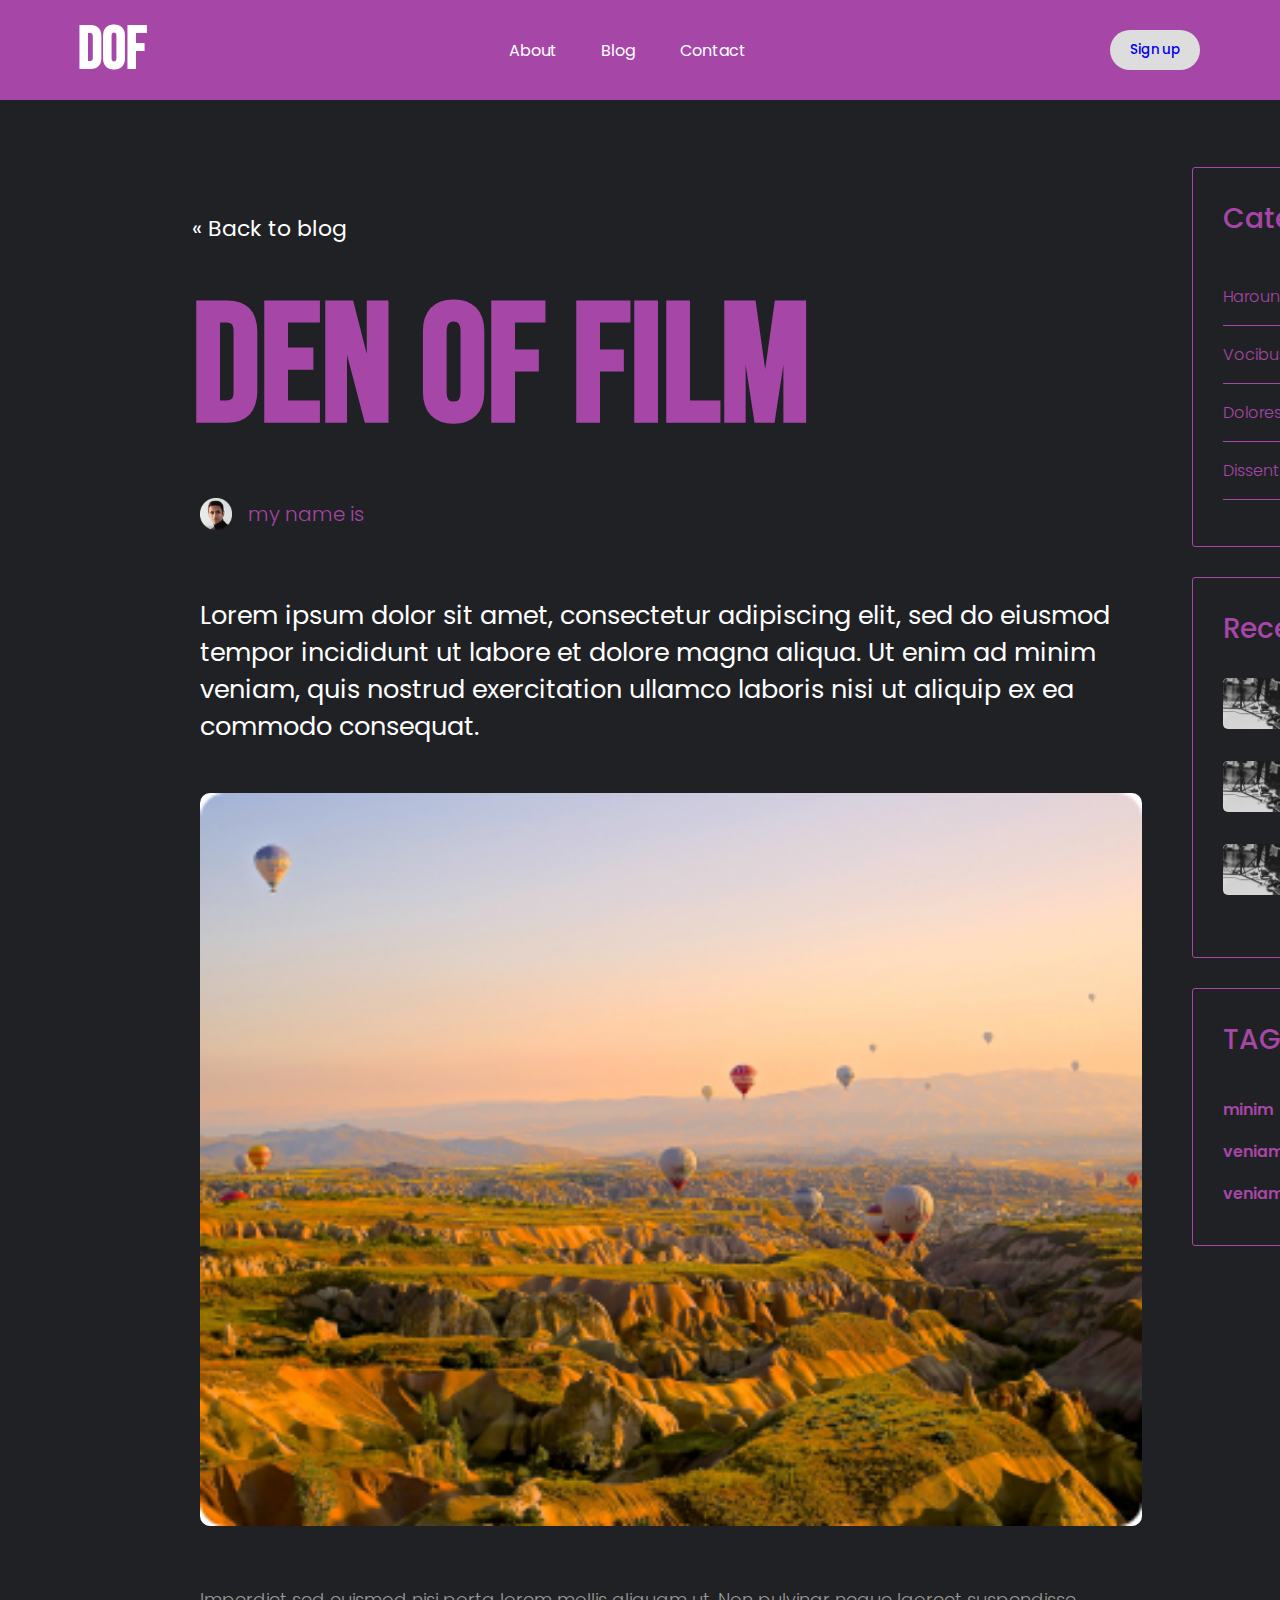
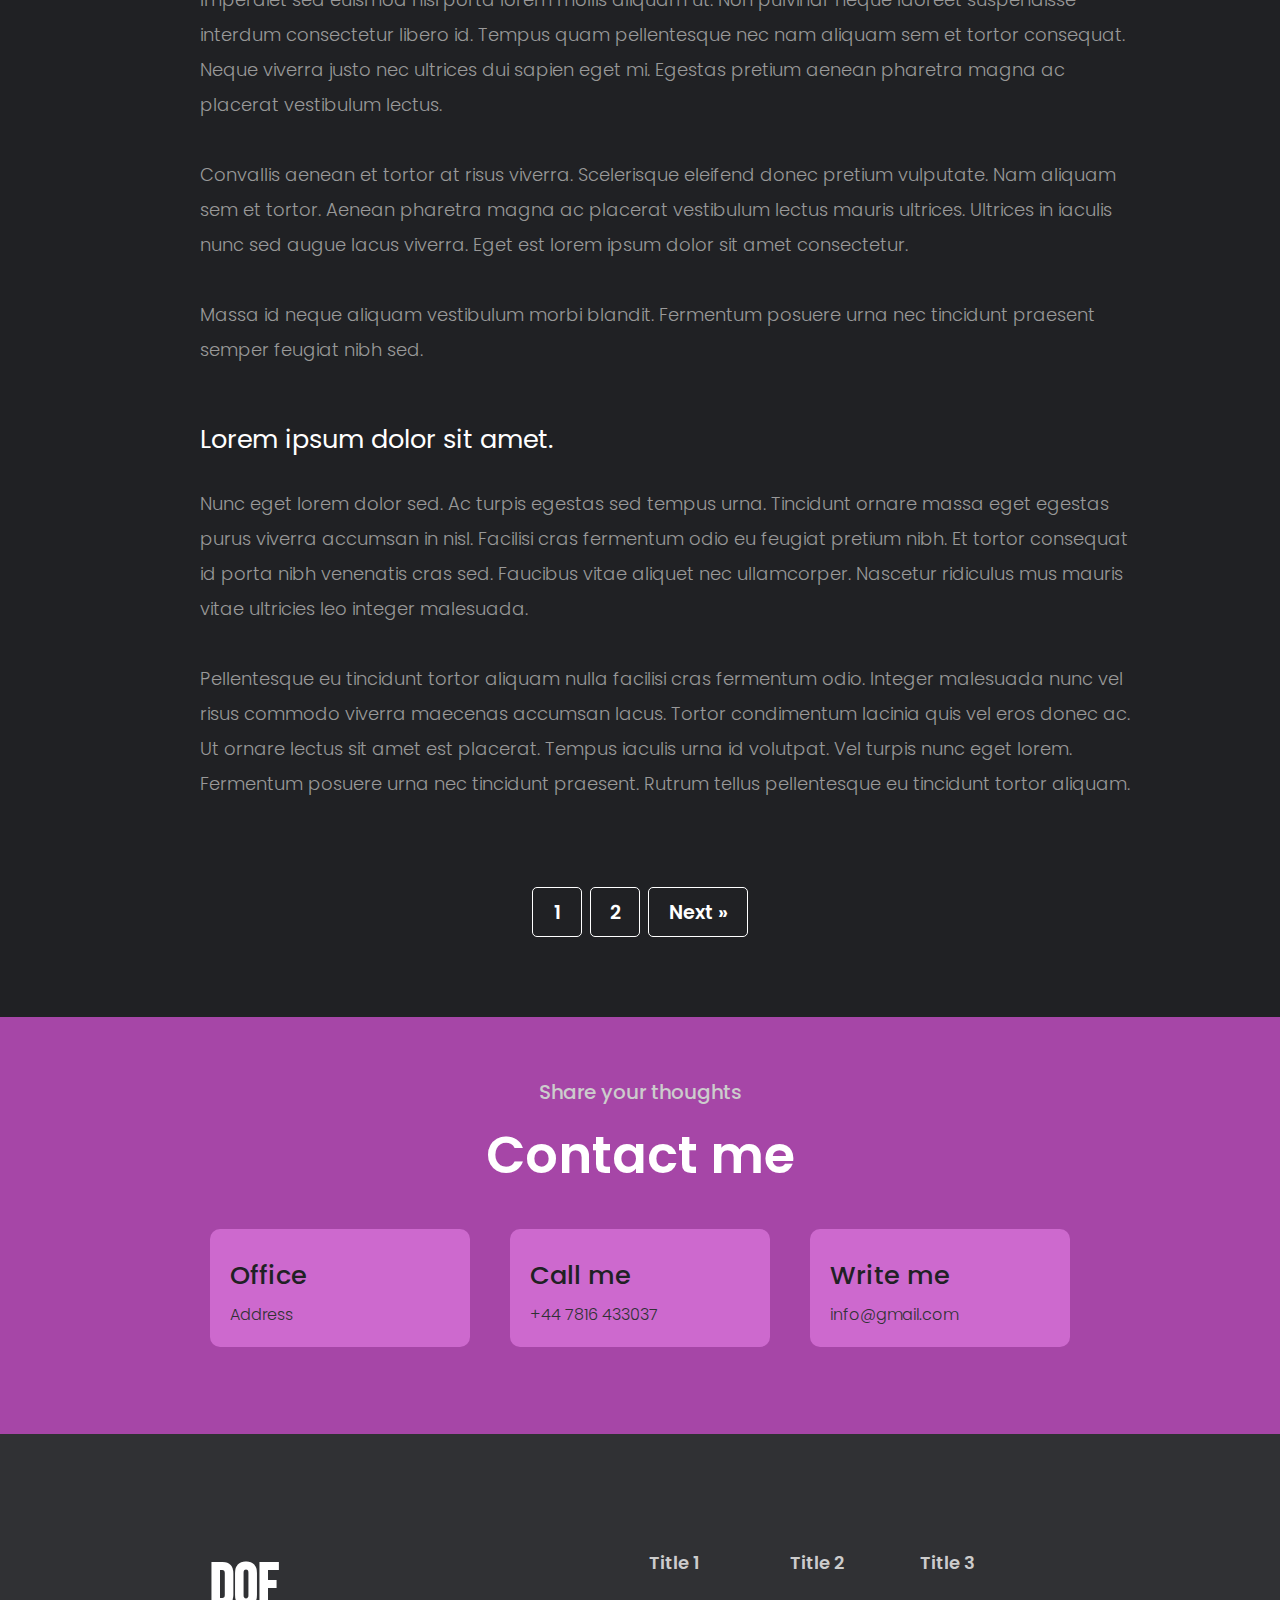
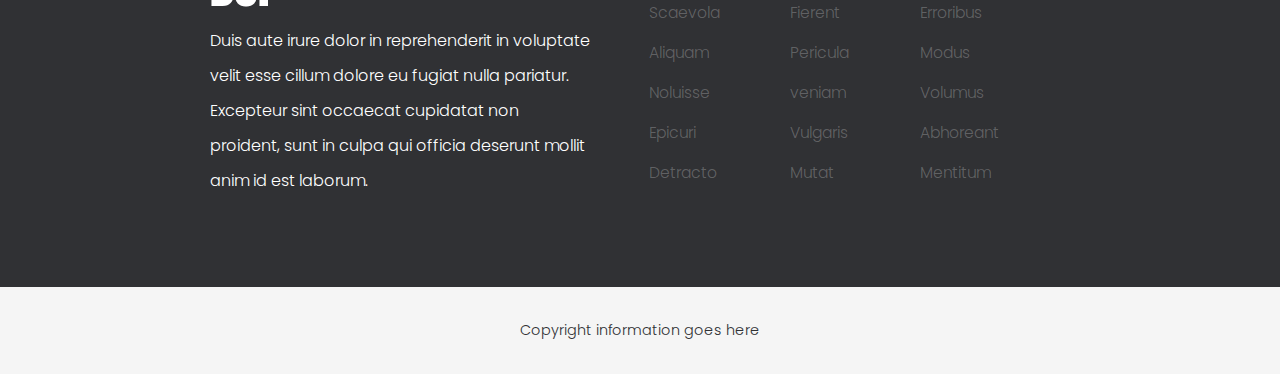
==== blog-page.html @ 42f0a202 "added blog webpage and css" ====
<!DOCTYPE html>
<html lang="en">
  <head>
    <meta charset="UTF-8" />
    <meta http-equiv="X-UA-Compatible" content="IE=edge" />
    <meta name="viewport" content="width=device-width, initial-scale=1.0" />
    <link rel="stylesheet" href="/css/blog-page.css" />
    <link rel="preconnect" href="https://fonts.googleapis.com">
    <link rel="preconnect" href="https://fonts.gstatic.com" crossorigin>
    <link href="https://fonts.googleapis.com/css2?family=Bebas+Neue&family=Poppins:wght@300;400;500;600;700&display=swap" rel="stylesheet">    
    <title>Document</title>
  </head>
  <body>
        
      <!--header-->
      <header class="header">
        <h2 class="logo">DOF</h2>
        <nav class="main-navigation">
          <ul class="main-navigation-list">
            <li>
              <a href="#">About</a>
            </li>
            <li>
              <a href="#">Blog</a>
            </li>
            <li>
              <a href="#">Contact</a>
            </li>
          </ul>
        </nav>
        <button class="sign-up">
          <a href="#" class="next">Sign up</a>
        </button>
      </header>
      <div class="back-link">
        <a href="index.html">&laquo; Back to blog</a>
      </div>
      <section class="dimitri">
        
        <H1>DEN OF FILM</H1>
        <div class="author">
            <img class="profile-pic" src="/images/pexels-amir-esrafili-6274712.png" alt="" />
            <p>my name is</p>
        </div>
      </section>

      <!--main content-->
      <main class="main">
        <section class="main-post">
            <div class="main-post-one post">
                <h3>Lorem ipsum dolor sit amet, consectetur adipiscing elit, sed do eiusmod tempor incididunt ut labore et dolore magna aliqua.
                    Ut enim ad minim veniam, quis nostrud exercitation ullamco laboris nisi ut aliquip ex ea commodo consequat.</h3>
                <img src="/images/daniela-cuevas-t7YycgAoVSw-unsplash.jpg" alt="" />
                <p> 
                    Imperdiet sed euismod nisi porta lorem mollis aliquam ut. Non pulvinar neque laoreet suspendisse interdum consectetur libero id. 
                    Tempus quam pellentesque nec nam aliquam sem et tortor consequat. Neque viverra justo nec ultrices dui sapien eget mi.
                    Egestas pretium aenean pharetra magna ac placerat vestibulum lectus.<br><br>
                    Convallis aenean et tortor at risus viverra. 
                    Scelerisque eleifend donec pretium vulputate. Nam aliquam sem et tortor. Aenean pharetra magna ac placerat vestibulum lectus mauris ultrices. 
                    Ultrices in iaculis nunc sed augue lacus viverra. Eget est lorem ipsum dolor sit amet consectetur.<br><br>
                    Massa id neque aliquam vestibulum morbi blandit.
                    Fermentum posuere urna nec tincidunt praesent semper feugiat nibh sed.
                </p>
                <h3>Lorem ipsum dolor sit amet.</h3>
                <p> 
                    Nunc eget lorem dolor sed. Ac turpis egestas sed tempus urna. Tincidunt ornare massa eget egestas purus viverra accumsan in nisl.
                    Facilisi cras fermentum odio eu feugiat pretium nibh. Et tortor consequat id porta nibh venenatis cras sed.
                    Faucibus vitae aliquet nec ullamcorper. Nascetur ridiculus mus mauris vitae ultricies leo integer malesuada.<br><br>
                    Pellentesque eu tincidunt tortor aliquam nulla facilisi cras fermentum odio. Integer malesuada nunc vel risus commodo viverra maecenas accumsan lacus.
                    Tortor condimentum lacinia quis vel eros donec ac. Ut ornare lectus sit amet est placerat. Tempus iaculis urna id volutpat. Vel turpis nunc eget lorem.
                    Fermentum posuere urna nec tincidunt praesent. Rutrum tellus pellentesque eu tincidunt tortor aliquam.
                </p> 
              </div> 
            </div>
        </section>
        
        <!--sidebar-->
        <aside class="sidebar">
          <div class="cat-1 side">
            <h3 class="title">Categories</h3>
            <ul>
                <li>
                    <p>Haroun</p>
                    <p>42</p>
                </li>
                <li>
                    <p>Vocibus</p>
                    <p>98</p>
                </li>
                <li>
                    <p>Dolores</p>
                    <p>15</p>
                </li>
                <li>
                    <p>Dissentiumt</p>
                    <p>78</p>
                </li>
            </ul>
          </div>
          <div class="cat-2 side">
            <h3 class="title">Recent post</h3>
            <div class="side-post-two">
              <img src="/images/2h-media-vtiIy_3TAro-unsplash.jpg " alt="" />
              <p>Ut enim ad minim veniam<br><time datetime="2022-07-28">20 August 2022</time></p>
            </div>
            <div class="side-post-two">
                <img src="/images/2h-media-vtiIy_3TAro-unsplash.jpg" alt="" />
                <p>Ut enim ad minim veniam<br><time datetime="2022-07-28">20 August 2022</time></p>
            </div>
            <div class="side-post-two">
                <img src="/images/2h-media-vtiIy_3TAro-unsplash.jpg" alt="" />
                <p>Ut enim ad minim veniam<br><time datetime="2022-07-28">20 August 2022</time></p>
            </div>
          </div>
          <div class="cat-3 side">
            <h3 class="title">TAGS</h3>
            <div class="tag-one">
              <p>minim</p>
              <p>veniam</p>
              <p>enim</p>
              <p>minim</p>
            </div>
            <div class="tag-two">
              <p>veniam</p>
              <p>minim</p>
              <p>enim</p>
              <p>width</p>
            </div>
            <div class="tag-three">
              <p>veniam</p>
              <p>minim</p>
              <p>enim</p>
              <p>width</p>
            </div>
        </aside>
      </main>

      <!--pagination-->
      <section class="pagination">
        <button class="btn-1">
          <a href="#" class="active">1</a>
        </button>
        <button class="btn-2">
          <a href="#">2</a>
        </button>
        <button class="btn-3">
          <a href="#" class="next">Next &raquo;</a>
        </button>
      </section>

      <!--contact-->
      <section class="contact">
        <div class="contact-top">
            <h4>Share your thoughts</h4>
            <h1 class="title-Contact">Contact me</h1>
        </div>
        <div class="contact-bottom">
            <div class="contact-info">
                <img src="#" alt="" />
                <h2 class="title">Office</h2>
                <p>Address</p>
              </div>
      
              <div class="contact-info">
                <img src="#" alt="" />
                <h2 class="title">Call me</h2>
                <p>+44 7816 433037</p>
              </div>
      
              <div class="contact-info">
                <img src="#" alt="" />
                <h2 class="title">Write me</h2>
                <p>info@gmail.com</p>
              </div>
        </div>
      </section>

      <!--pre-footer-->
      <section class="pre-footer">
        <div class="pre-footer-social">
            <h2 class="footer-logo">DOF</h2>
            <p>
              Duis aute irure dolor in reprehenderit in voluptate velit esse cillum
              dolore eu fugiat nulla pariatur. Excepteur sint occaecat cupidatat non
              proident, sunt in culpa qui officia deserunt mollit anim id est
              laborum.
            </p>
            <div>
                <a href="#" class="fa fa-facebook"></a>
                <a href="#" class="fa fa-twitter"></a>
                <a href="#" class="fa fa-instagram"></a>
            </div>
        </div>
        <div class="pre-footer-nav">
          <ul class="pre-footer-nav-links">
            <h4>Title 1</h4>
            <li>
              <a href="#">Scaevola</a>
            </li>
            <li>
              <a href="#">Aliquam</a>
            </li>
            <li>
              <a href="#">Noluisse</a>
            </li>
            <li>
              <a href="#">Epicuri</a>
            </li>
            <li>
              <a href="#">Detracto</a>
            </li>
          </ul>
          <ul class="pre-footer-nav-links">
            <h4>Title 2</h4>
            <li>
              <a href="#">Fierent</a>
            </li>
            <li>
              <a href="#">Pericula</a>
            </li>
            <li>
              <a href="#">veniam</a>
            </li>
            <li>
              <a href="#">Vulgaris</a>
            </li>
            <li>
              <a href="#">Mutat</a>
            </li>
          </ul>
          <ul class="pre-footer-nav-links">
            <h4>Title 3</h4>
            <li>
              <a href="#">Erroribus</a>
            </li>
            <li>
              <a href="#">Modus</a>
            </li>
            <li>
              <a href="#">Volumus</a>
            </li>
            <li>
              <a href="#">Abhoreant</a>
            </li>
            <li>
              <a href="#">Mentitum</a>
            </li>
          </ul>
        </div>
      </section>

      <!--footer-->
      <footer class="footer">
        <p>Copyright information goes here</p>
      </footer>
  </body>
</html>
---- css/blog-page.css ----
@import "blog-page-responsive.css";

*,
*::before,
*::after {
  box-sizing: border-box;
}
body {
  margin: 0 auto;
  background: #202124;
}

ul {
  list-style: none;
  padding: 0;
}

.header {
  display: flex;
  justify-content: space-around;
  align-items: center;
  padding: 0.5rem;
  padding-top: 1rem;
  padding-bottom: 1rem;
  background-color: #a646a7;
}

.logo {
  font-family: "Bebas Neue", cursive;
  font-size: 3.75em;
  color: #fff;
  margin-top: 0;
  margin-bottom: 0;
}

.main-navigation-list {
  padding-top: 0;
  height: 6.25rem;
  background-color: #a646a7;
}

.main-navigation-list li {
  text-align: center;
  padding: 0.1rem;
  background-color: #a646a7;
  gap: 1rem;
  margin-top: 0.5rem;
}

.main-navigation-list a {
  color: #fff;
  font-family: "Poppins", sans-serif;
  font-size: 1em;
  font-weight: 400;
  text-decoration: none;
}

.sign-up {
  font-family: "Poppins", sans-serif;
  font-weight: 500;
  background-color: #ddd;
  border: none;
  padding: 0.625rem 1.25rem;
  text-align: center;
  display: inline-block;
  margin: 0.25rem 0.125rem;
  cursor: pointer;
  border-radius: 50px;
}

.sign-up a {
  text-decoration: none;
}

.back-link {
  text-align: left;
  padding-left: 1rem;
  padding-top: 7rem;
  color: #fff;
  font-family: "Poppins", sans-serif;
  font-size: 1.25em;
  font-weight: 400;
  text-decoration: none;
}

.back-link a {
  color: #fff;
  font-family: "Poppins", sans-serif;
  font-size: 1.1em;
  font-weight: 400;
  text-decoration: none;
}

.dimitri {
  text-align: center;
  background: #202124;
}

.dimitri h1 {
  font-family: "Bebas Neue", cursive;
  font-size: 6.5em;
  padding-bottom: 0;
  margin-top: 5rem;
  margin-bottom: 0;
  color: #a646a7;
  line-height: 90px;
  text-align: left;
  padding-left: 1rem;
}

.dimitri h3 {
  font-family: "Poppins", sans-serif;
  font-size: 1.5em;
  font-weight: 300;
  padding-top: 0;
  margin-top: 0;
  margin-bottom: 15.3rem;
  color: #a646a7;
}

main {
  padding: 2rem 0;
  margin-left: 1.25rem;
  margin-right: 1.25rem;
}

.main-post {
  grid-area: main-post;
  display: grid;
  gap: 2.5rem;
  grid-template-columns: fit-content;
  grid-template-areas: "main-post-one";
}

.main-post-one.profile-pic {
  width: 1.25rem;
}

.main-post-one {
  grid-area: main-post-one;
  margin-bottom: 1.875rem;
}

.main-post-two {
  grid-area: main-post-two;
  margin-bottom: 1.875rem;
}

.main-post-three {
  grid-area: main-post-three;
  margin-bottom: 1.875rem;
}

.main-post-four {
  grid-area: main-post-four;
  margin-bottom: 1.875rem;
}

.main-post-five {
  grid-area: main-post-five;
  margin-bottom: 1.875rem;
}

.main-post-six {
  grid-area: main-post-six;
  margin-bottom: 4.9rem;
}

.main-post-one h3 {
  font-family: "Poppins", sans-serif;
  font-size: 1.6em;
  font-weight: 400;
  padding-top: 0;
  margin-top: 0;
  color: #fff;
  line-height: 37px;
  margin-bottom: 0;
}

.main-post-two h3 {
  font-family: "Poppins", sans-serif;
  font-size: 1.4em;
  font-weight: 600;
  padding-top: 0;
  margin-top: 0;
  color: #fff;
}

.main-post-three h3 {
  font-family: "Poppins", sans-serif;
  font-size: 1.4em;
  font-weight: 600;
  padding-top: 0;
  margin-top: 0;
  color: #fff;
}

.main-post-four h3 {
  font-family: "Poppins", sans-serif;
  font-size: 1.4em;
  font-weight: 600;
  padding-top: 0;
  margin-top: 0;
  color: #fff;
}

.main-post-five h3 {
  font-family: "Poppins", sans-serif;
  font-size: 1.4em;
  font-weight: 600;
  padding-top: 0;
  margin-top: 0;
  color: #fff;
}

.main-post-six h3 {
  font-family: "Poppins", sans-serif;
  font-size: 1.4em;
  font-weight: 600;
  padding-top: 0;
  margin-top: 0;
  color: #fff;
}

.main-post-one p {
  font-family: "Poppins", sans-serif;
  font-size: 1.125em;
  font-weight: 300;
  padding-top: 2.6rem;
  margin-top: 0;
  color: #999;
  line-height: 35px;
  padding-bottom: 2em;
}

.main-post-two p {
  font-family: "Poppins", sans-serif;
  font-size: 0.875em;
  font-weight: 600;
  padding-top: 1.563rem;
  margin-top: 0;
  color: #999;
}

.main-post-three p {
  font-family: "Poppins", sans-serif;
  font-size: 0.875em;
  font-weight: 600;
  padding-top: 1.563rem;
  margin-top: 0;
  color: #999;
}

.main-post-four p {
  font-family: "Poppins", sans-serif;
  font-size: 0.875em;
  font-weight: 600;
  padding-top: 1.563rem;
  margin-top: 0;
  color: #999;
}

.main-post-five p {
  font-family: "Poppins", sans-serif;
  font-size: 0.875em;
  font-weight: 600;
  padding-top: 1.563rem;
  margin-top: 0;
  color: #999;
}

.main-post-six p {
  font-family: "Poppins", sans-serif;
  font-size: 0.875em;
  font-weight: 600;
  padding-top: 1.563rem;
  margin-top: 0;
  color: #999;
}

.main-post-one img {
  border-radius: 10px;
  margin-top: 3rem;
  width: 28.5rem;
}

.main-post-two img {
  border-radius: 10px;
}

.main-post-three img {
  border-radius: 10px;
}

.main-post-four img {
  border-radius: 10px;
}

.main-post-five img {
  border-radius: 10px;
}

.main-post-six img {
  border-radius: 10px;
}

.author {
  display: flex;
  gap: 1rem;
  align-items: center;
  padding-left: 1rem;
  margin-bottom: 0;
  margin-top: 2rem;
}

.author p {
  padding-top: 0;
  color: #a646a7;
  font-family: "Poppins", sans-serif;
  font-size: 1.25em;
  font-weight: 300;
}

.author .profile-pic {
  width: 11%;
  height: 150%;
}

.side {
  border-radius: 10px;
  padding-left: 1.25rem;
  margin-bottom: 1.875rem;
}

time {
  font-weight: 600;
}

.cat-1 {
  padding: 1.875rem;
  margin-bottom: 1.875rem;
}

.cat-1 h3 {
  color: #a646a7;
  font-family: "Poppins", sans-serif;
  font-size: 1.75em;
  font-weight: 500;
  margin-top: 0;
}

.cat-1 p {
  color: #a646a7;
  font-family: "Poppins", sans-serif;
  font-size: 1em;
  font-weight: 300;
}

.cat-1 li {
  display: flex;
  justify-content: space-between;
  border-bottom: #a646a7 solid 1px;
}

.cat-1.side {
  border: #a646a7 solid 1px;
  padding-left: 1.875rem;
  border-radius: 3px;
  margin-bottom: 1.875rem;
}

.cat-2 {
  padding: 1.875rem;
  margin-bottom: 1.875rem;
}

.cat-2 h3 {
  color: #a646a7;
  font-family: "Poppins", sans-serif;
  font-size: 1.75em;
  font-weight: 500;
  margin-top: 0;
}

.cat-2 p {
  color: #a646a7;
  font-family: "Poppins", sans-serif;
  font-size: 0.813em;
  font-weight: 300;
  margin: 0;
}

.cat-2 li {
  display: flex;
  justify-content: space-between;
  border-bottom: #a646a7 solid 1px;
}

.cat-2.side {
  border: #a646a7 solid 1px;
  padding-left: 1.875rem;
  border-radius: 3px;
  margin-bottom: 1.875rem;
}

.cat-3 {
  padding: 1.875rem;
  margin-bottom: 1.875rem;
}

.cat-3 h3 {
  color: #a646a7;
  font-family: "Poppins", sans-serif;
  font-size: 1.75em;
  font-weight: 500;
  margin-top: 0;
}

.cat-3 p {
  color: #a646a7;
  font-family: "Poppins", sans-serif;
  font-size: 1em;
  font-weight: 300;
  line-height: 0.625rem;
}

.cat-3 li {
  display: flex;
  justify-content: space-between;
  border-bottom: #a646a7 solid 1px;
}

.cat-3.side {
  border: #a646a7 solid 1px;
  padding-left: 1.875rem;
  border-radius: 3px;
  margin-bottom: 1.875rem;
}

.side-post-two {
  display: flex;
  gap: 2rem;
  padding-bottom: 2rem;
}

.side-post-two img {
  width: 25%;
  height: 15%;
  margin: 0;
  border-radius: 5px;
}

.tag-one,
.tag-two,
.tag-three {
  display: flex;
  gap: 2rem;
}

.tag-one p {
  font-weight: 600;
}

.tag-two p {
  font-weight: 600;
}

.tag-three p {
  font-weight: 600;
}

.pagination {
  display: flex;
  justify-content: center;
  gap: 0.5rem;
}

button.btn-1,
button.btn-2,
button.btn-3 {
  font-family: "Poppins", sans-serif;
  font-weight: 600;
  font-size: 1.2em;
  background: none;
  border: #fff solid 1px;
  padding: 0.625rem 0.625rem;
  text-align: center;
  display: inline-block;
  cursor: pointer;
  border-radius: 5px;
}

button.btn-1 a,
button.btn-2 a,
button.btn-3 a {
  color: #fff;
  text-decoration: none;
}

.btn-3 {
  width: 6.25rem;
  height: 3.125rem;
}

.btn-1,
.btn-2 {
  width: 3.125rem;
  height: 3.125rem;
}

.contact {
  margin-top: 5rem;
  padding: 2.188rem 1.25rem 0.313rem 1.25rem;
  background-color: #a646a7;
}
.contact-top {
  text-align: center;
}

.contact-top h1 {
  font-family: "Poppins", sans-serif;
  font-size: 3.2em;
  font-weight: 600;
  padding-top: 0.625rem;
  margin-top: 0;
  color: #fff;
}

.contact-top h4 {
  font-family: "Poppins", sans-serif;
  font-size: 1.25em;
  font-weight: 500;
  padding-top: 1.563rem;
  margin: 0;
  color: #ccc;
}

.title-Contact {
  font-size: 3rem;
  font-weight: bold;
}

.contact-info {
  border-radius: 0.625rem;
  width: 100%;
  margin-bottom: 2rem;
  padding: 0.563rem 1.25rem 1.25rem 1.25rem;
  background-color: #cd69ce;
}

.contact-info h2 {
  font-family: "Poppins", sans-serif;
  font-size: 1.6em;
  font-weight: 500;
  color: #202124;
  margin-bottom: 0.438rem;
  margin-top: 0;
}

.contact-info p {
  color: #303134;
  font-family: "Poppins", sans-serif;
  font-size: 1em;
  font-weight: 300;
  margin: 0;
}

.pre-footer {
  background-color: #303134;
  padding-top: 3.125rem;
  padding-bottom: 2.5rem;
}

.pre-footer-nav {
  display: flex;
  justify-content: space-around;
  align-items: center;
  padding: 0.5rem;
  padding-right: 0;
  background-color: #303134;
  gap: 0.5rem;
}

.pre-footer-nav-links h4 {
  font-family: "Poppins", sans-serif;
  font-size: 1.125em;
  font-weight: 600;
  padding-top: 1.563rem;
  margin: 0;
  color: #ccc;
  line-height: 60px;
}

.pre-footer-nav-links a {
  font-family: "Poppins", sans-serif;
  font-size: 0.975em;
  font-weight: 300;
  padding-top: 1.563rem;
  margin: 0;
  color: rgba(204, 204, 204, 0.327);
  line-height: 40px;
  text-decoration: none;
}

.pre-footer-social {
  padding-top: 0.2rem;
  margin-left: 1.25rem;
  margin-right: 1.25rem;
}

.pre-footer-social p {
  color: #fff;
  font-family: "Poppins", sans-serif;
  font-size: 1em;
  font-weight: 300;
  margin: 0;
  line-height: 35px;
}

.footer-logo {
  font-family: "Bebas Neue", cursive;
  font-size: 3.75em;
  color: #fff;
  margin-top: 0;
  margin-bottom: 0;
}

.footer {
  display: flex;
  justify-content: space-around;
  align-items: center;
  padding: 0.5rem;
  background-color: #f5f5f5;
  gap: 0.5rem;
}

.footer p {
  font-family: "Poppins", sans-serif;
  font-size: 0.9em;
  font-weight: 300;
  padding: 1.563rem;
  margin: 0;
  color: #303134;
}
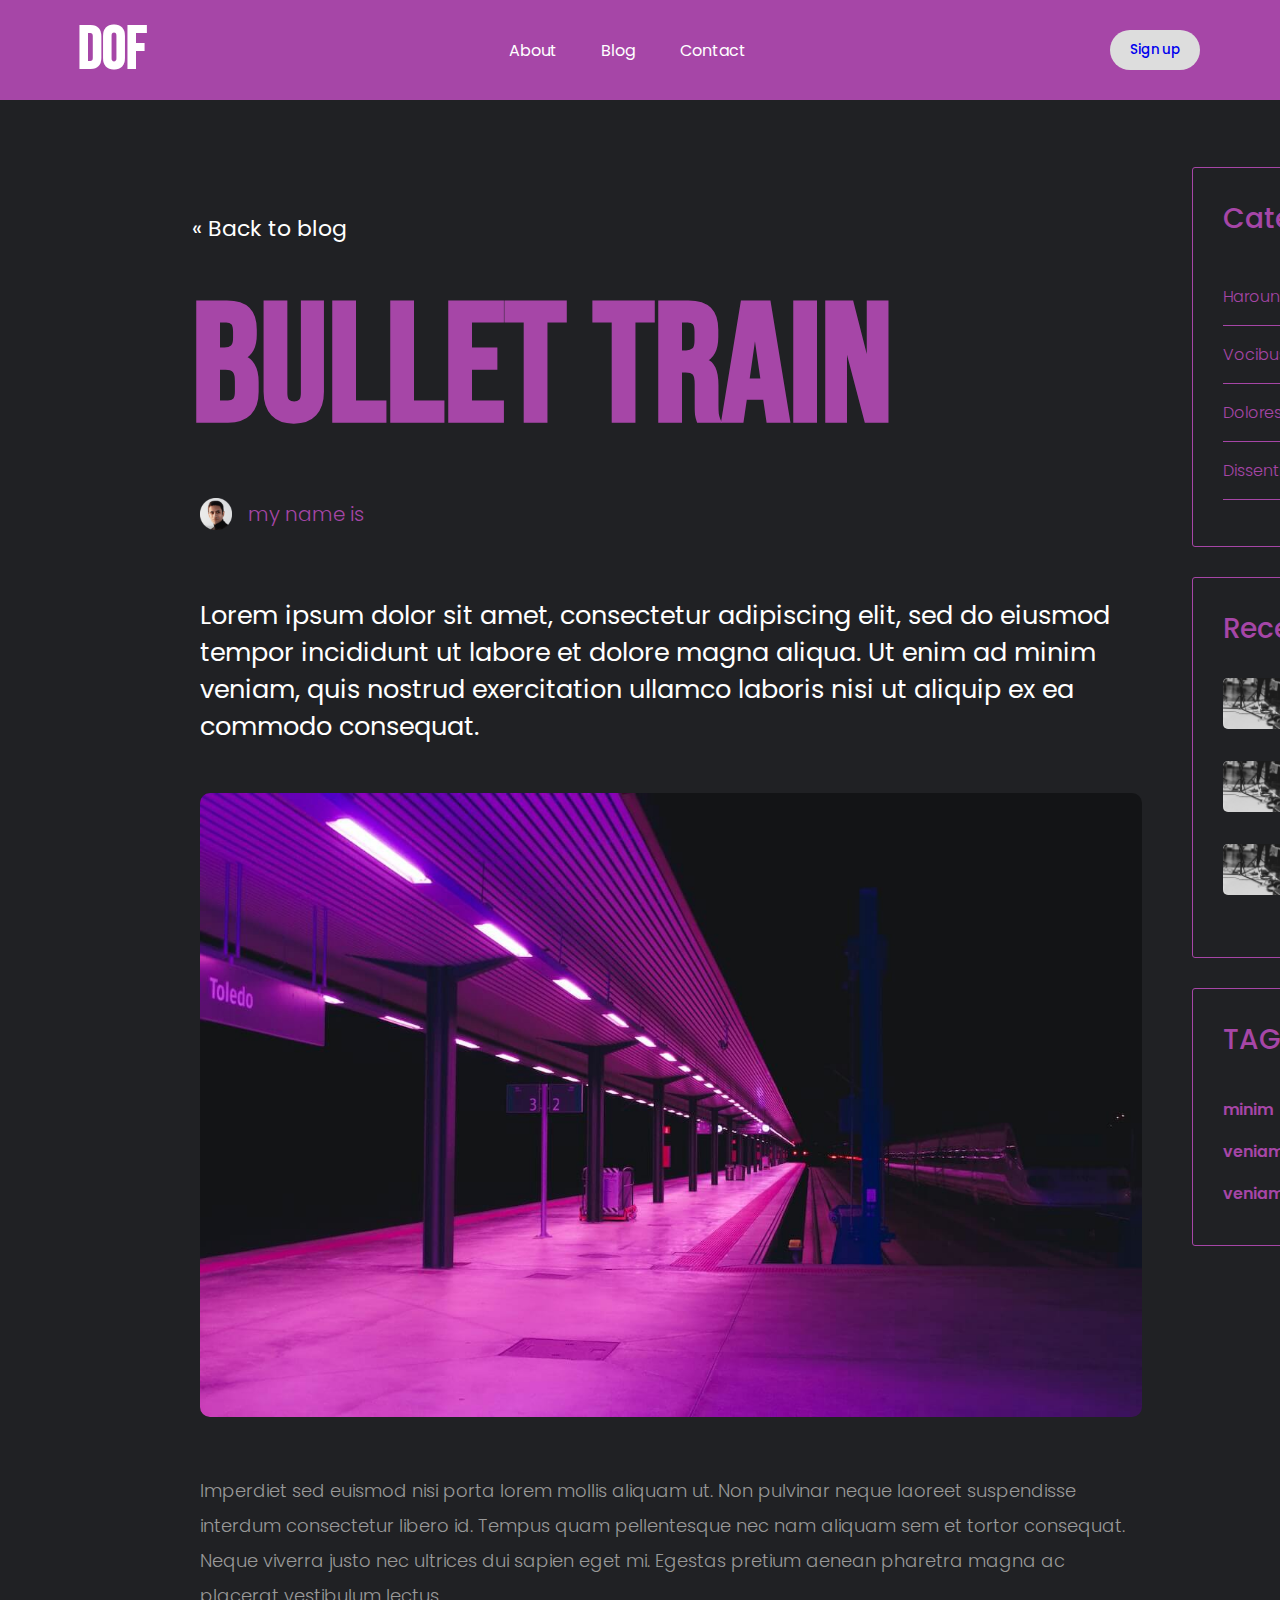
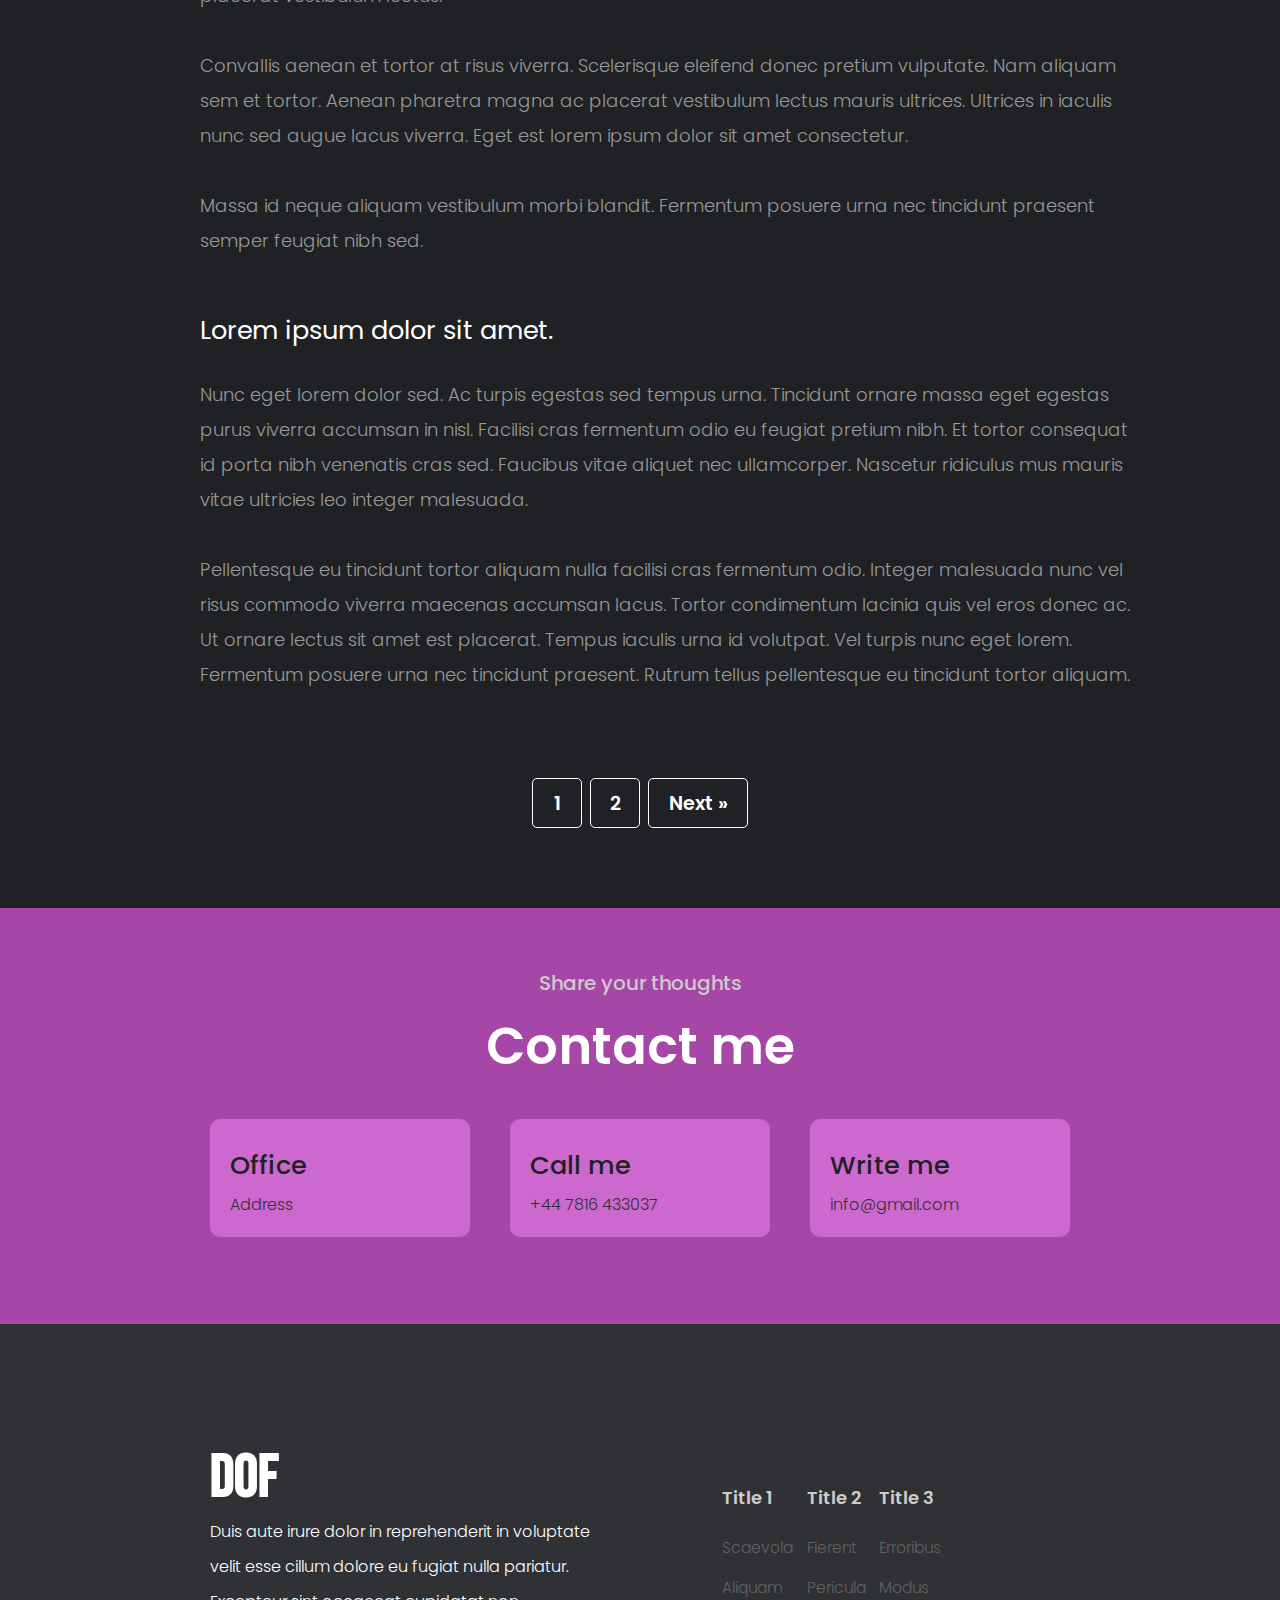
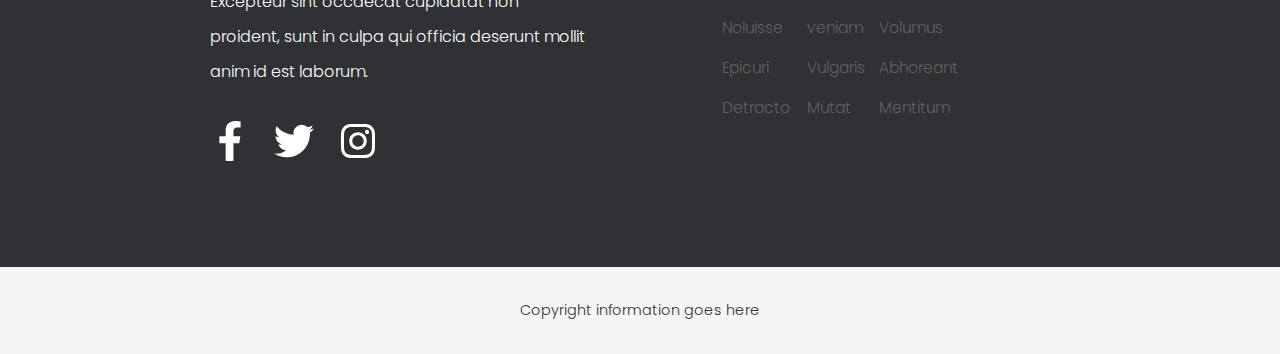
==== commit 1e010a62: "final changes made, added new images, social media links and page links" ====
--- a/blog-page.html
+++ b/blog-page.html
@@ -4,11 +4,8 @@
     <meta charset="UTF-8" />
     <meta http-equiv="X-UA-Compatible" content="IE=edge" />
     <meta name="viewport" content="width=device-width, initial-scale=1.0" />
-    <link rel="stylesheet" href="/css/blog-page.css" />
-    <link rel="preconnect" href="https://fonts.googleapis.com">
-    <link rel="preconnect" href="https://fonts.gstatic.com" crossorigin>
-    <link href="https://fonts.googleapis.com/css2?family=Bebas+Neue&family=Poppins:wght@300;400;500;600;700&display=swap" rel="stylesheet">    
-    <title>Document</title>
+    <link rel="stylesheet" href="/css/blog-page.css" />    
+    <title>Den of Film</title>
   </head>
   <body>
         
@@ -35,9 +32,8 @@
       <div class="back-link">
         <a href="index.html">&laquo; Back to blog</a>
       </div>
-      <section class="dimitri">
-        
-        <H1>DEN OF FILM</H1>
+      <section class="dimitri"> 
+        <h1>Bullet Train</h1>
         <div class="author">
             <img class="profile-pic" src="/images/pexels-amir-esrafili-6274712.png" alt="" />
             <p>my name is</p>
@@ -50,7 +46,7 @@
             <div class="main-post-one post">
                 <h3>Lorem ipsum dolor sit amet, consectetur adipiscing elit, sed do eiusmod tempor incididunt ut labore et dolore magna aliqua.
                     Ut enim ad minim veniam, quis nostrud exercitation ullamco laboris nisi ut aliquip ex ea commodo consequat.</h3>
-                <img src="/images/daniela-cuevas-t7YycgAoVSw-unsplash.jpg" alt="" />
+                <img src="/images/pexels-nicolas-postiglioni-421129.jpg" alt="" />
                 <p> 
                     Imperdiet sed euismod nisi porta lorem mollis aliquam ut. Non pulvinar neque laoreet suspendisse interdum consectetur libero id. 
                     Tempus quam pellentesque nec nam aliquam sem et tortor consequat. Neque viverra justo nec ultrices dui sapien eget mi.
@@ -160,13 +156,11 @@
                 <h2 class="title">Office</h2>
                 <p>Address</p>
               </div>
-      
               <div class="contact-info">
                 <img src="#" alt="" />
                 <h2 class="title">Call me</h2>
                 <p>+44 7816 433037</p>
-              </div>
-      
+              </div>    
               <div class="contact-info">
                 <img src="#" alt="" />
                 <h2 class="title">Write me</h2>
@@ -185,6 +179,17 @@
               proident, sunt in culpa qui officia deserunt mollit anim id est
               laborum.
             </p>
+            <div id="social-icons">
+                <a href="https://www.facebook.com" target="_blank">
+                    <img src="/svg/5305153_fb_facebook_facebook logo_icon.svg" alt="">
+                </a>
+                <a href="https://twitter.com" target="_blank">
+                    <img src="/svg/5305170_bird_social media_social network_tweet_twitter_icon.svg" alt="">
+                </a>
+                <a href="https://www.instagram.com" target="_blank">
+                    <img src="/svg/5335781_camera_instagram_social media_instagram logo_icon.svg" alt="">
+                </a>
+            </div>
             <div>
                 <a href="#" class="fa fa-facebook"></a>
                 <a href="#" class="fa fa-twitter"></a>
--- a/css/blog-page.css
+++ b/css/blog-page.css
@@ -1,4 +1,7 @@
 @import "blog-page-responsive.css";
+@import url('https://fonts.googleapis.com/css2?family=Bebas+Neue&family=Poppins:wght@300;400;500;600;700&display=swap');
+@import "social.css";
+
 
 *,
 *::before,
@@ -281,7 +284,7 @@
 .main-post-one img {
   border-radius: 10px;
   margin-top: 3rem;
-  width: 28.5rem;
+  width: 25.8rem;
 }
 
 .main-post-two img {
@@ -573,10 +576,10 @@
 
 .pre-footer-nav {
   display: flex;
-  justify-content: space-around;
+  justify-content: space-between;
   align-items: center;
-  padding: 0.5rem;
-  padding-right: 0;
+  padding: 1.5rem;
+  padding-right: 3.5rem;
   background-color: #303134;
   gap: 0.5rem;
 }
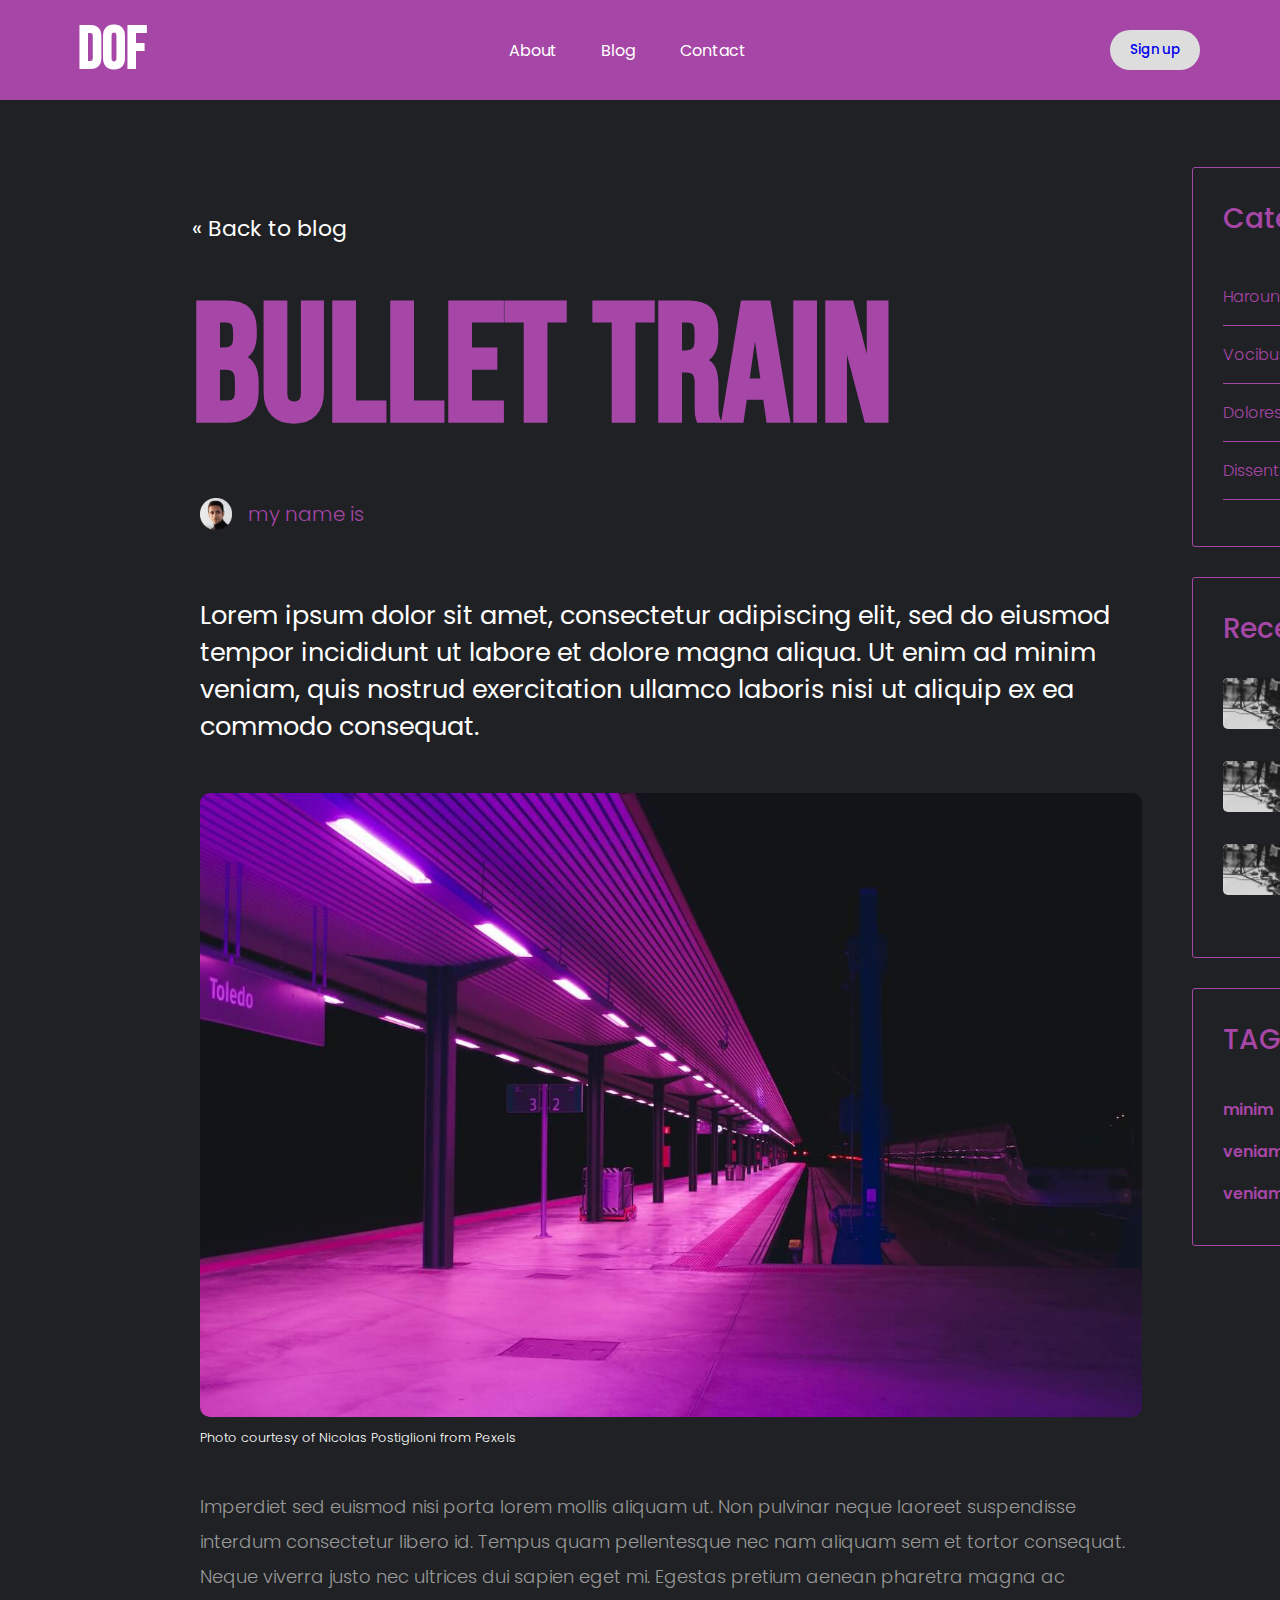
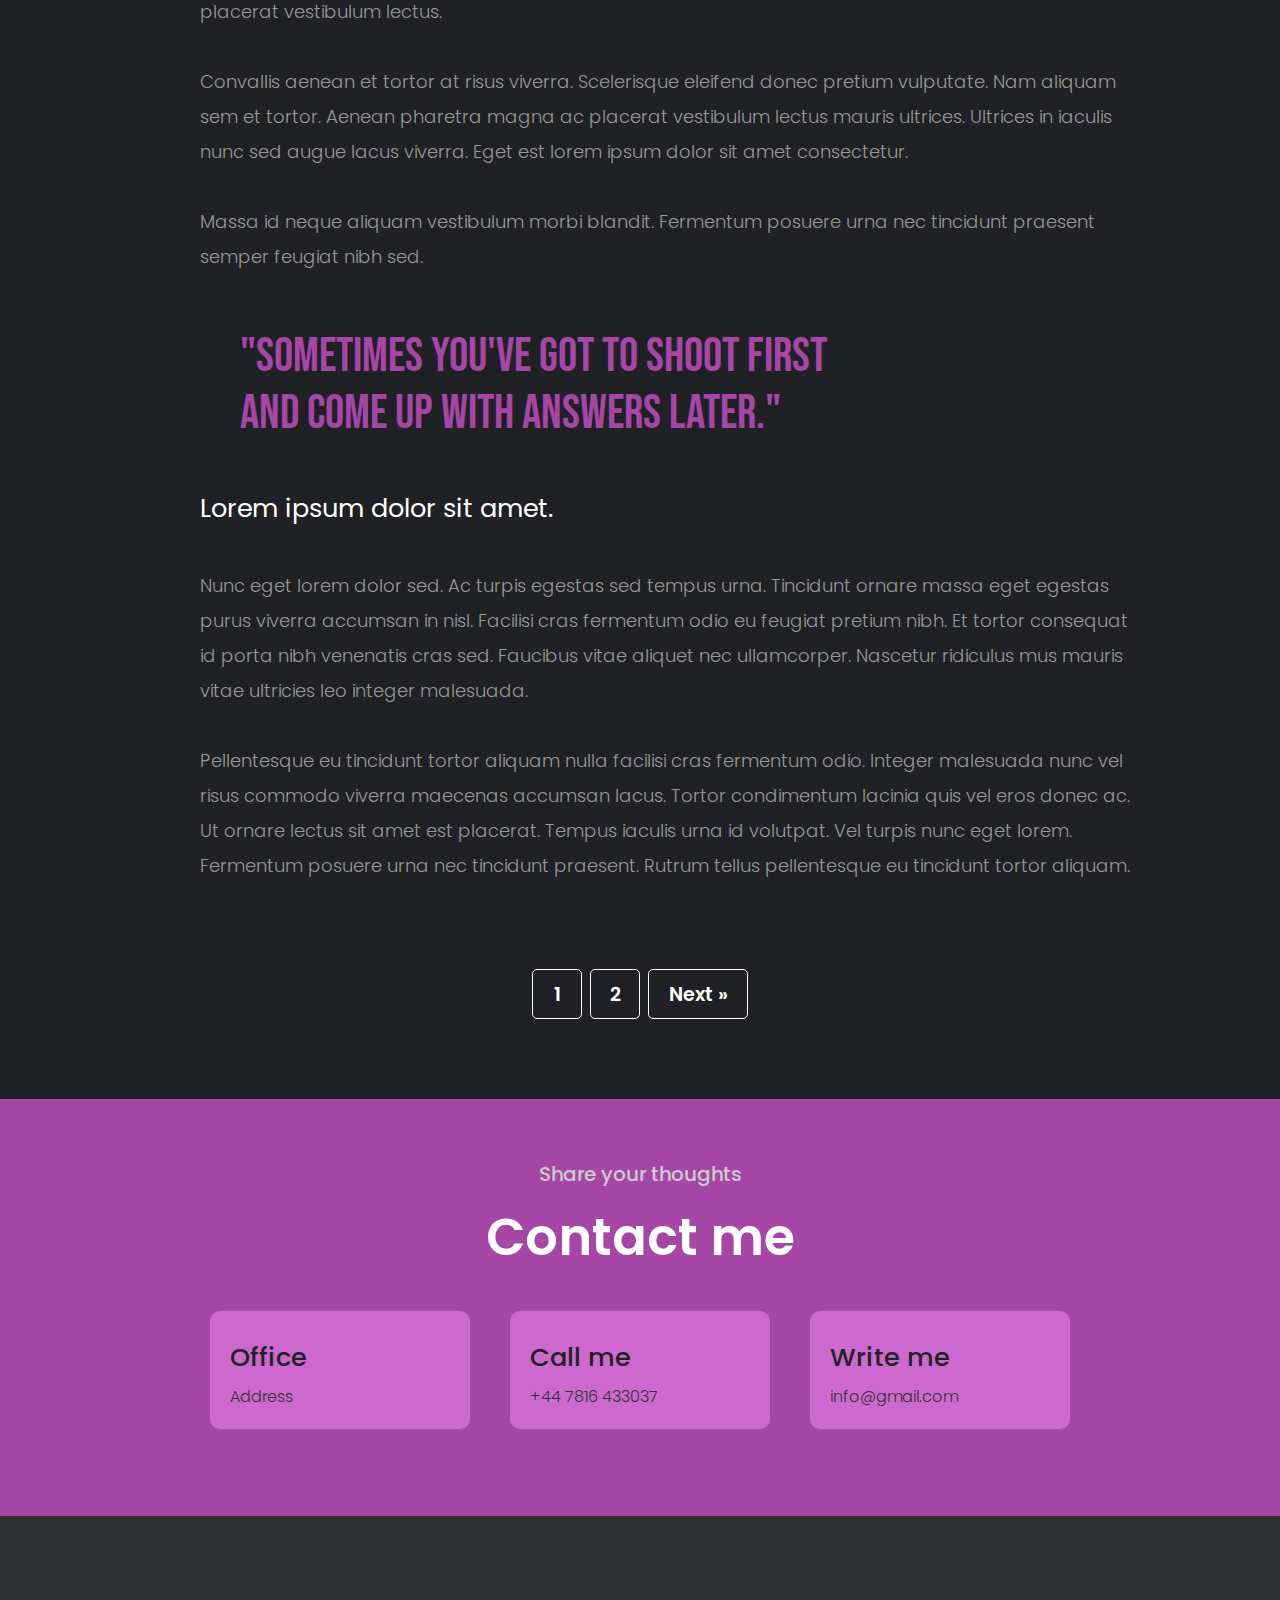
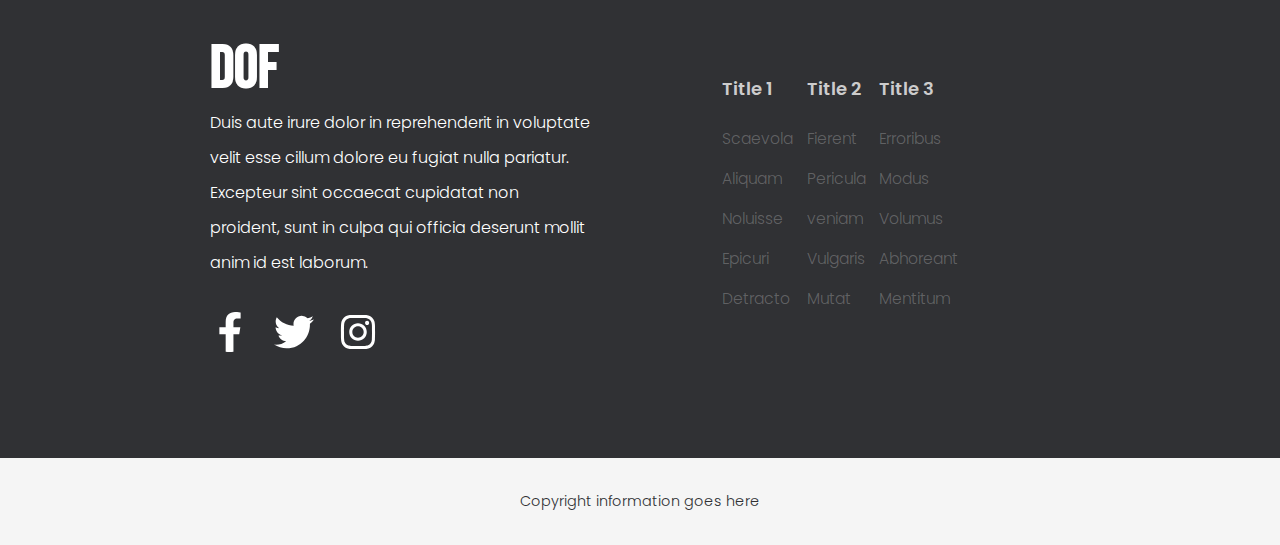
==== commit f45be5da: "added bold italic underlined properties as well as a quote and figure with a figcaption" ====
--- a/blog-page.html
+++ b/blog-page.html
@@ -4,7 +4,7 @@
     <meta charset="UTF-8" />
     <meta http-equiv="X-UA-Compatible" content="IE=edge" />
     <meta name="viewport" content="width=device-width, initial-scale=1.0" />
-    <link rel="stylesheet" href="/css/blog-page.css" />    
+    <link rel="stylesheet" href="css/blog-page.css" />    
     <title>Den of Film</title>
   </head>
   <body>
@@ -35,18 +35,21 @@
       <section class="dimitri"> 
         <h1>Bullet Train</h1>
         <div class="author">
-            <img class="profile-pic" src="/images/pexels-amir-esrafili-6274712.png" alt="" />
+            <img class="profile-pic" src="images/pexels-amir-esrafili-6274712.png" alt="" />
             <p>my name is</p>
         </div>
       </section>
 
       <!--main content-->
       <main class="main">
-        <section class="main-post">
-            <div class="main-post-one post">
+        <section class="cards">
+            <div class="card-one post">
                 <h3>Lorem ipsum dolor sit amet, consectetur adipiscing elit, sed do eiusmod tempor incididunt ut labore et dolore magna aliqua.
                     Ut enim ad minim veniam, quis nostrud exercitation ullamco laboris nisi ut aliquip ex ea commodo consequat.</h3>
-                <img src="/images/pexels-nicolas-postiglioni-421129.jpg" alt="" />
+                <figure id="img-container">
+                    <img src="images/pexels-nicolas-postiglioni-421129.jpg" alt="" />
+                    <figcaption class="img-cap">Photo courtesy of Nicolas Postiglioni from Pexels</figcaption>
+                </figure>
                 <p> 
                     Imperdiet sed euismod nisi porta lorem mollis aliquam ut. Non pulvinar neque laoreet suspendisse interdum consectetur libero id. 
                     Tempus quam pellentesque nec nam aliquam sem et tortor consequat. Neque viverra justo nec ultrices dui sapien eget mi.
@@ -57,6 +60,9 @@
                     Massa id neque aliquam vestibulum morbi blandit.
                     Fermentum posuere urna nec tincidunt praesent semper feugiat nibh sed.
                 </p>
+                <blockquote cite="https://screenrant.com/bullet-train-best-quotes-movie/">
+                    "Sometimes You've Got To Shoot First<br>And Come Up With Answers Later."
+                </blockquote>
                 <h3>Lorem ipsum dolor sit amet.</h3>
                 <p> 
                     Nunc eget lorem dolor sed. Ac turpis egestas sed tempus urna. Tincidunt ornare massa eget egestas purus viverra accumsan in nisl.
@@ -96,16 +102,16 @@
           <div class="cat-2 side">
             <h3 class="title">Recent post</h3>
             <div class="side-post-two">
-              <img src="/images/2h-media-vtiIy_3TAro-unsplash.jpg " alt="" />
-              <p>Ut enim ad minim veniam<br><time datetime="2022-07-28">20 August 2022</time></p>
+              <img src="images/2h-media-vtiIy_3TAro-unsplash.jpg " alt="" />
+              <p>Ut enim ad minim veniam<br><time datetime="2022-07-28"><b>20 August 2022</b></time></p>
             </div>
             <div class="side-post-two">
-                <img src="/images/2h-media-vtiIy_3TAro-unsplash.jpg" alt="" />
-                <p>Ut enim ad minim veniam<br><time datetime="2022-07-28">20 August 2022</time></p>
+              <img src="images/2h-media-vtiIy_3TAro-unsplash.jpg" alt="" />
+              <p>Ut enim ad minim veniam<br><time datetime="2022-07-28"><b>20 August 2022</b></time></p>
             </div>
             <div class="side-post-two">
-                <img src="/images/2h-media-vtiIy_3TAro-unsplash.jpg" alt="" />
-                <p>Ut enim ad minim veniam<br><time datetime="2022-07-28">20 August 2022</time></p>
+              <img src="images/2h-media-vtiIy_3TAro-unsplash.jpg" alt="" />
+              <p>Ut enim ad minim veniam<br><time datetime="2022-07-28"><b>20 August 2022</b></time></p>
             </div>
           </div>
           <div class="cat-3 side">
@@ -181,13 +187,13 @@
             </p>
             <div id="social-icons">
                 <a href="https://www.facebook.com" target="_blank">
-                    <img src="/svg/5305153_fb_facebook_facebook logo_icon.svg" alt="">
+                    <img src="svg/5305153_fb_facebook_facebook logo_icon.svg" alt="">
                 </a>
                 <a href="https://twitter.com" target="_blank">
-                    <img src="/svg/5305170_bird_social media_social network_tweet_twitter_icon.svg" alt="">
+                    <img src="svg/5305170_bird_social media_social network_tweet_twitter_icon.svg" alt="">
                 </a>
                 <a href="https://www.instagram.com" target="_blank">
-                    <img src="/svg/5335781_camera_instagram_social media_instagram logo_icon.svg" alt="">
+                    <img src="svg/5335781_camera_instagram_social media_instagram logo_icon.svg" alt="">
                 </a>
             </div>
             <div>
--- a/css/blog-page.css
+++ b/css/blog-page.css
@@ -121,13 +121,22 @@
   color: #a646a7;
 }
 
+blockquote {
+  font-family: "Bebas Neue", cursive;
+  font-size: 3em;
+  padding-top: 0;
+  margin-top: 0;
+  margin-bottom: 3rem;
+  color: #a646a7;
+}
+
 main {
   padding: 2rem 0;
   margin-left: 1.25rem;
   margin-right: 1.25rem;
 }
 
-.main-post {
+.cards {
   grid-area: main-post;
   display: grid;
   gap: 2.5rem;
@@ -135,41 +144,16 @@
   grid-template-areas: "main-post-one";
 }
 
-.main-post-one.profile-pic {
+.card-one.profile-pic {
   width: 1.25rem;
 }
 
-.main-post-one {
+.card-one {
   grid-area: main-post-one;
   margin-bottom: 1.875rem;
 }
 
-.main-post-two {
-  grid-area: main-post-two;
-  margin-bottom: 1.875rem;
-}
-
-.main-post-three {
-  grid-area: main-post-three;
-  margin-bottom: 1.875rem;
-}
-
-.main-post-four {
-  grid-area: main-post-four;
-  margin-bottom: 1.875rem;
-}
-
-.main-post-five {
-  grid-area: main-post-five;
-  margin-bottom: 1.875rem;
-}
-
-.main-post-six {
-  grid-area: main-post-six;
-  margin-bottom: 4.9rem;
-}
-
-.main-post-one h3 {
+.card-one h3 {
   font-family: "Poppins", sans-serif;
   font-size: 1.6em;
   font-weight: 400;
@@ -180,52 +164,7 @@
   margin-bottom: 0;
 }
 
-.main-post-two h3 {
-  font-family: "Poppins", sans-serif;
-  font-size: 1.4em;
-  font-weight: 600;
-  padding-top: 0;
-  margin-top: 0;
-  color: #fff;
-}
-
-.main-post-three h3 {
-  font-family: "Poppins", sans-serif;
-  font-size: 1.4em;
-  font-weight: 600;
-  padding-top: 0;
-  margin-top: 0;
-  color: #fff;
-}
-
-.main-post-four h3 {
-  font-family: "Poppins", sans-serif;
-  font-size: 1.4em;
-  font-weight: 600;
-  padding-top: 0;
-  margin-top: 0;
-  color: #fff;
-}
-
-.main-post-five h3 {
-  font-family: "Poppins", sans-serif;
-  font-size: 1.4em;
-  font-weight: 600;
-  padding-top: 0;
-  margin-top: 0;
-  color: #fff;
-}
-
-.main-post-six h3 {
-  font-family: "Poppins", sans-serif;
-  font-size: 1.4em;
-  font-weight: 600;
-  padding-top: 0;
-  margin-top: 0;
-  color: #fff;
-}
-
-.main-post-one p {
+.card-one p {
   font-family: "Poppins", sans-serif;
   font-size: 1.125em;
   font-weight: 300;
@@ -236,75 +175,22 @@
   padding-bottom: 2em;
 }
 
-.main-post-two p {
-  font-family: "Poppins", sans-serif;
-  font-size: 0.875em;
-  font-weight: 600;
-  padding-top: 1.563rem;
-  margin-top: 0;
-  color: #999;
-}
-
-.main-post-three p {
-  font-family: "Poppins", sans-serif;
-  font-size: 0.875em;
-  font-weight: 600;
-  padding-top: 1.563rem;
-  margin-top: 0;
-  color: #999;
-}
-
-.main-post-four p {
-  font-family: "Poppins", sans-serif;
-  font-size: 0.875em;
-  font-weight: 600;
-  padding-top: 1.563rem;
-  margin-top: 0;
-  color: #999;
-}
-
-.main-post-five p {
-  font-family: "Poppins", sans-serif;
-  font-size: 0.875em;
-  font-weight: 600;
-  padding-top: 1.563rem;
-  margin-top: 0;
-  color: #999;
-}
-
-.main-post-six p {
-  font-family: "Poppins", sans-serif;
-  font-size: 0.875em;
-  font-weight: 600;
-  padding-top: 1.563rem;
-  margin-top: 0;
-  color: #999;
-}
-
-.main-post-one img {
+#img-container {
+    margin: 0;
+}
+
+.img-cap {
+  padding-top: 0;
+  color: #fff;
+  font-family: "Poppins", sans-serif;
+  font-size: 0.8em;
+  font-weight: 300;
+}
+
+.card-one img {
   border-radius: 10px;
   margin-top: 3rem;
   width: 25.8rem;
-}
-
-.main-post-two img {
-  border-radius: 10px;
-}
-
-.main-post-three img {
-  border-radius: 10px;
-}
-
-.main-post-four img {
-  border-radius: 10px;
-}
-
-.main-post-five img {
-  border-radius: 10px;
-}
-
-.main-post-six img {
-  border-radius: 10px;
 }
 
 .author {
@@ -333,10 +219,6 @@
   border-radius: 10px;
   padding-left: 1.25rem;
   margin-bottom: 1.875rem;
-}
-
-time {
-  font-weight: 600;
 }
 
 .cat-1 {
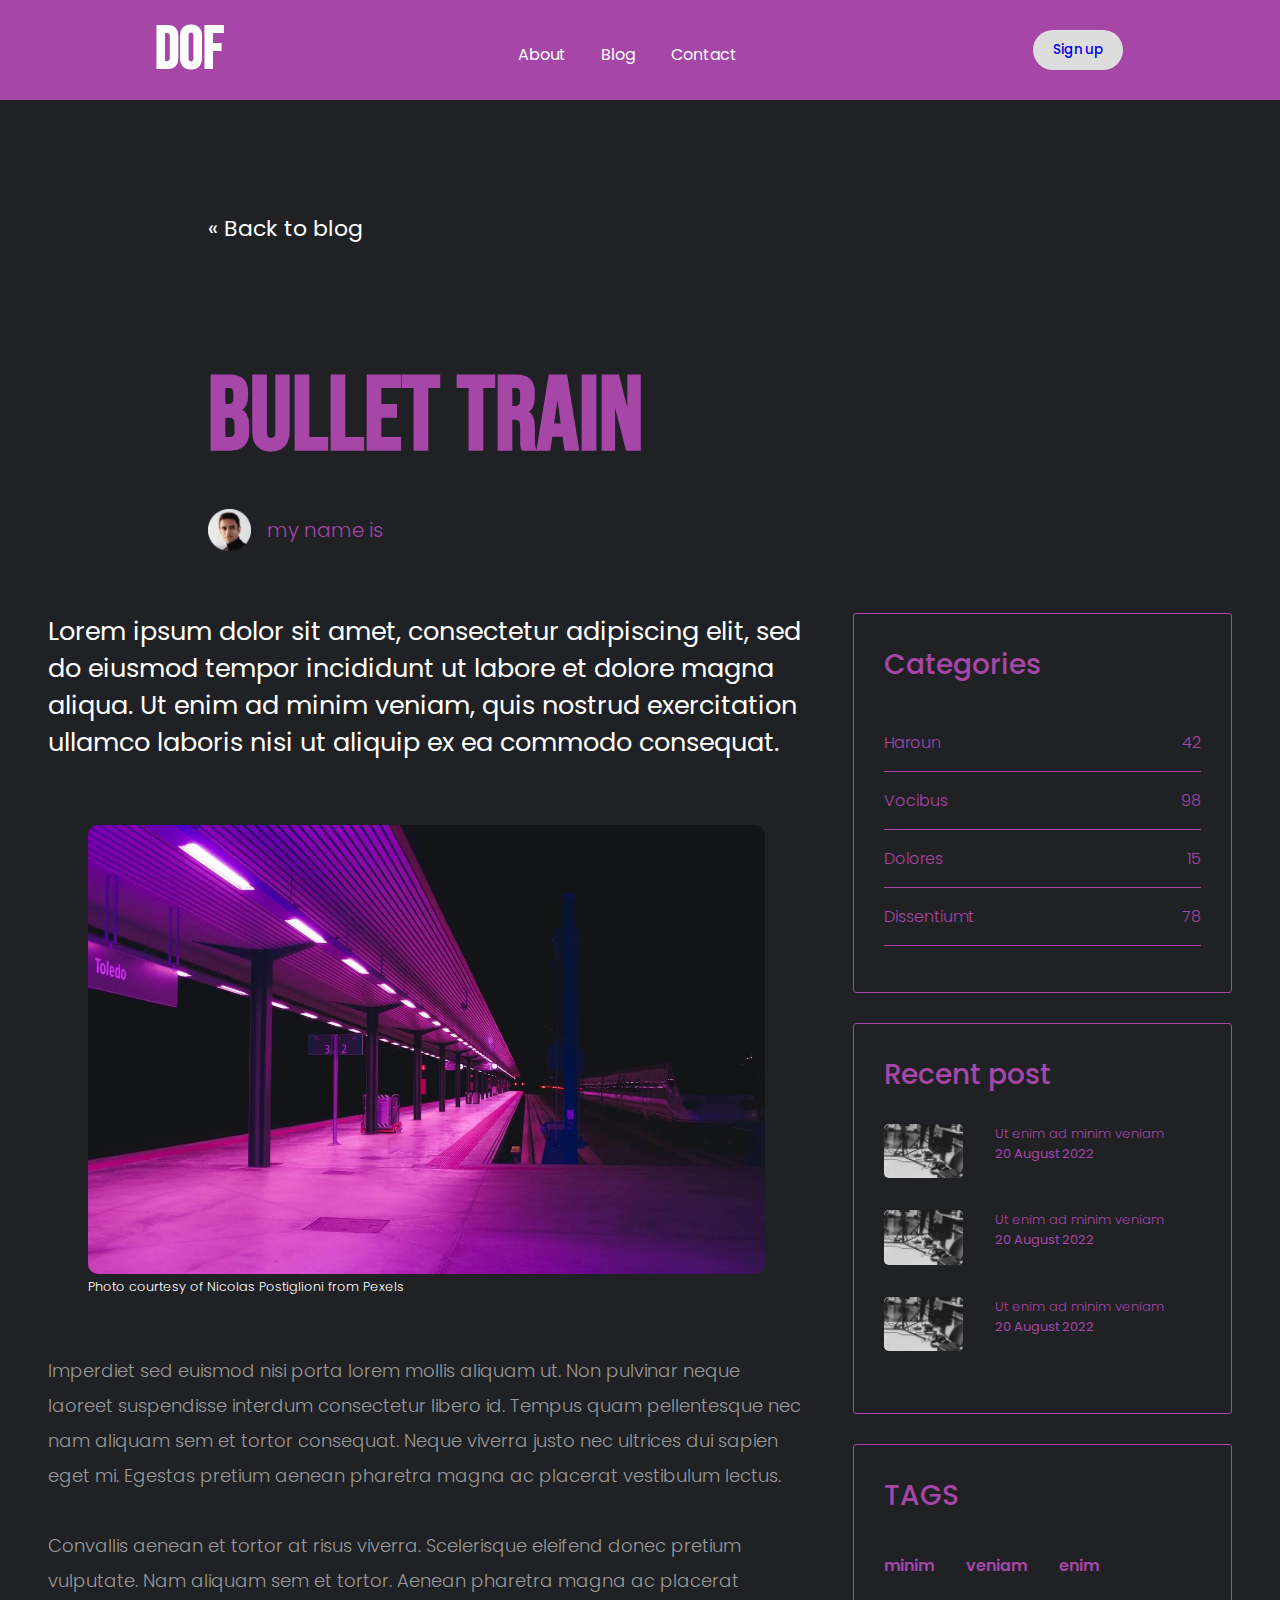
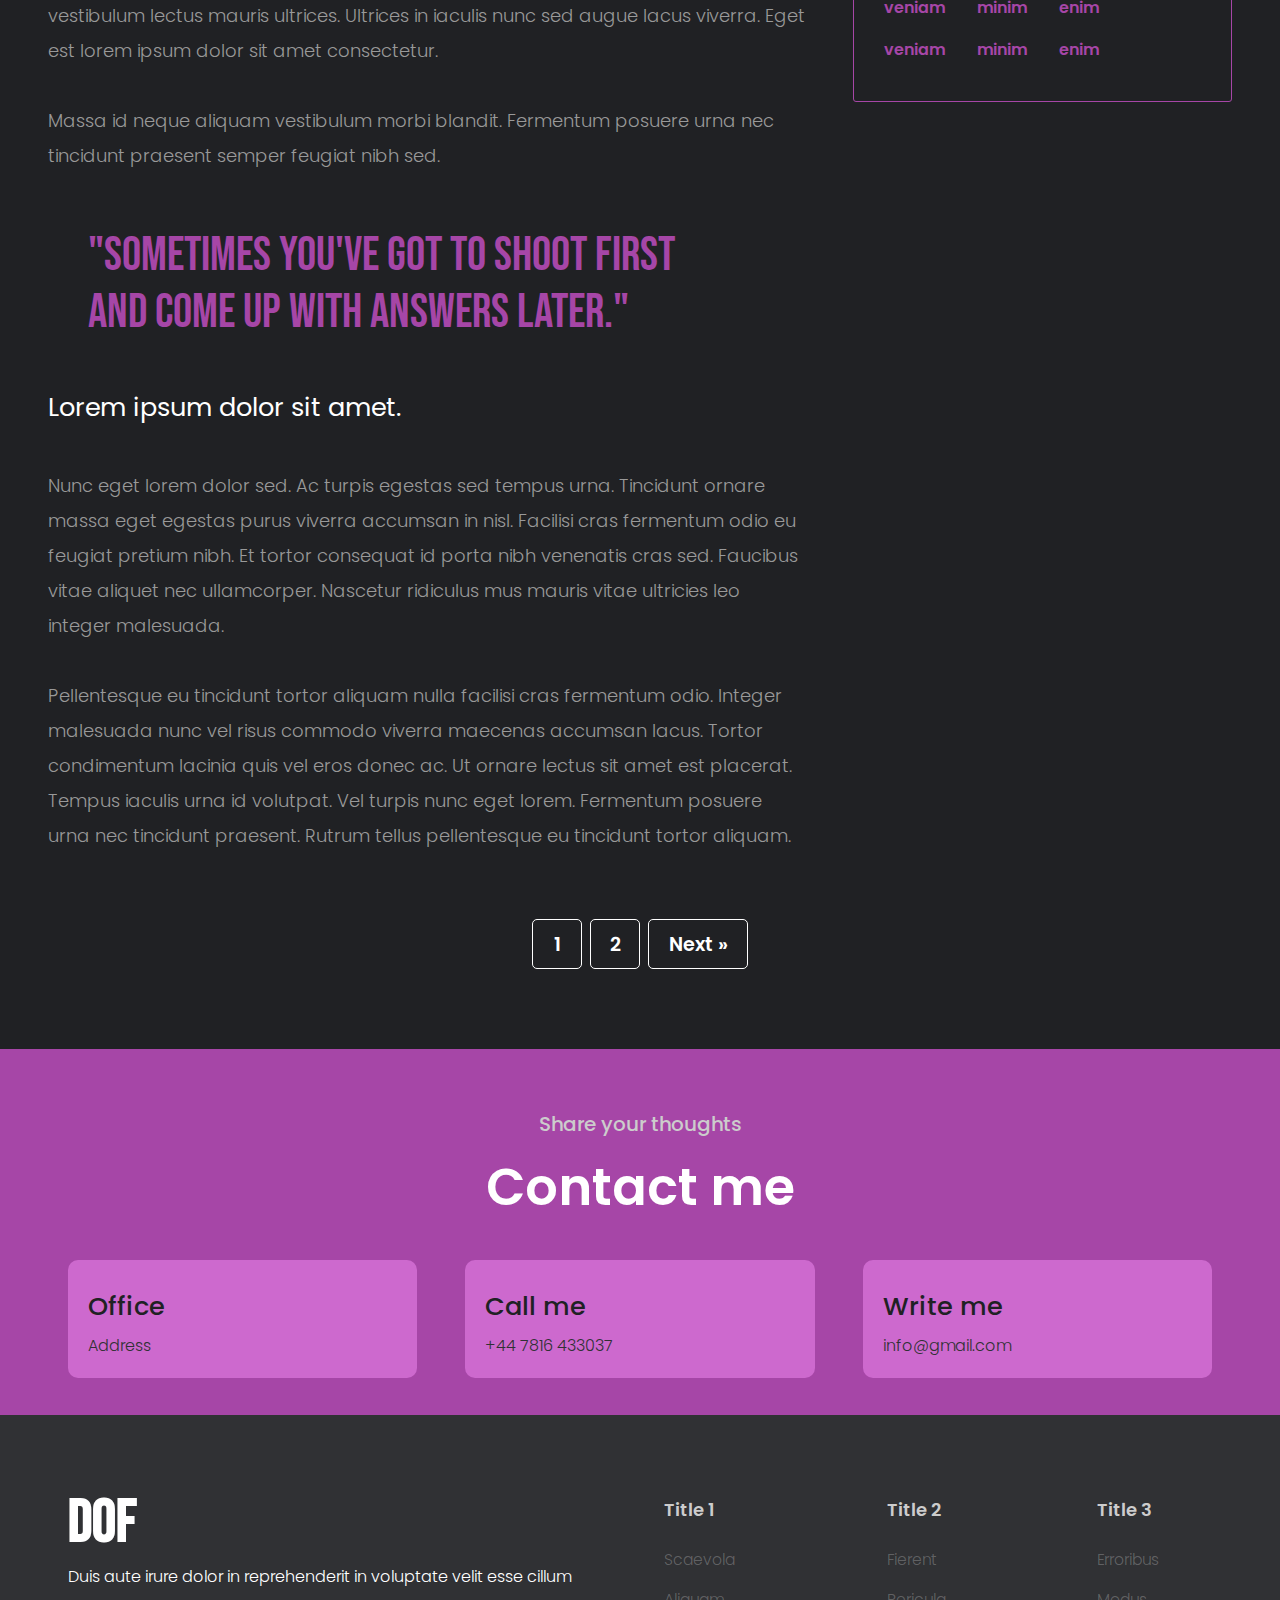
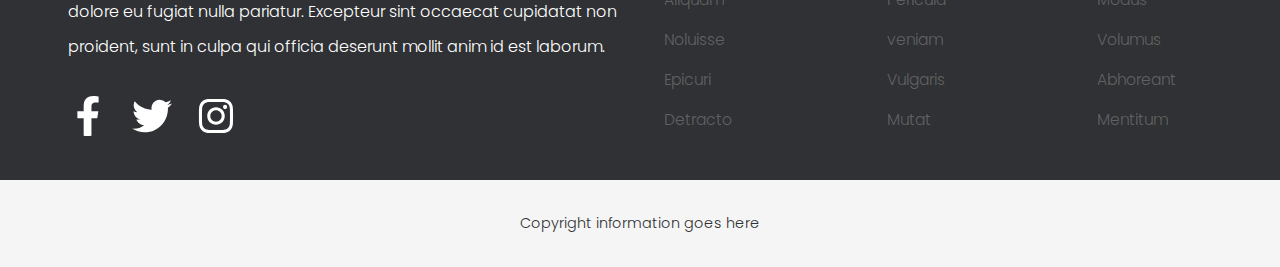
==== commit e0cb6e92: "updated blog page responsiveness" ====
--- a/blog-page.html
+++ b/blog-page.html
@@ -73,7 +73,6 @@
                     Fermentum posuere urna nec tincidunt praesent. Rutrum tellus pellentesque eu tincidunt tortor aliquam.
                 </p> 
               </div> 
-            </div>
         </section>
         
         <!--sidebar-->
@@ -120,19 +119,19 @@
               <p>minim</p>
               <p>veniam</p>
               <p>enim</p>
-              <p>minim</p>
+              <!-- <p>minim</p> -->
             </div>
             <div class="tag-two">
               <p>veniam</p>
               <p>minim</p>
               <p>enim</p>
-              <p>width</p>
+              <!-- <p>width</p> -->
             </div>
             <div class="tag-three">
               <p>veniam</p>
               <p>minim</p>
               <p>enim</p>
-              <p>width</p>
+              <!-- <p>width</p> -->
             </div>
         </aside>
       </main>
--- a/css/blog-page.css
+++ b/css/blog-page.css
@@ -1,4 +1,4 @@
-@import "blog-page-responsive.css";
+/* @import "blog-page-responsive.css"; */
 @import url('https://fonts.googleapis.com/css2?family=Bebas+Neue&family=Poppins:wght@300;400;500;600;700&display=swap');
 @import "social.css";
 
@@ -137,11 +137,11 @@
 }
 
 .cards {
-  grid-area: main-post;
+  /* grid-area: main-post;
   display: grid;
   gap: 2.5rem;
   grid-template-columns: fit-content;
-  grid-template-areas: "main-post-one";
+  grid-template-areas: "main-post-one"; */
 }
 
 .card-one.profile-pic {
@@ -175,9 +175,9 @@
   padding-bottom: 2em;
 }
 
-#img-container {
+/* #img-container {
     margin: 0;
-}
+} */
 
 .img-cap {
   padding-top: 0;
@@ -190,7 +190,7 @@
 .card-one img {
   border-radius: 10px;
   margin-top: 3rem;
-  width: 25.8rem;
+  width: 100%;
 }
 
 .author {
@@ -527,3 +527,83 @@
   margin: 0;
   color: #303134;
 }
+
+
+@media (min-width: 600px) {
+
+  .header {
+    display: flex;
+    justify-content: space-around;
+    align-items: center;
+    padding: 0.5rem;
+    padding-top: 0;
+    padding-bottom: 0;
+    background-color: #a646a7;
+    height: 6.25rem;
+  }
+
+  .main-navigation-list {
+    padding-top: 2rem;
+    display: flex;
+    gap: 2rem;
+
+  }
+  .dimitri {
+    padding: 3rem 0 3rem 12rem ;
+    
+  }
+
+  .author .profile-pic{
+    width: 4%;
+  }
+
+  .back-link a {
+    padding-left: 12rem;
+    padding-top: 3rem;
+    
+  }
+
+  .main {
+    max-width: 1366px;
+    margin: 0 auto;
+    padding: 0 3rem;
+    display: grid;
+    grid-template-columns: 2fr 1fr;
+    grid-template-areas: "cards sidebar";
+    gap: 3rem;
+
+  }
+
+  .cards {
+    grid-area: cards;
+  }
+
+  .aside {
+    grid-area: aside;
+  }
+
+  #img-container img {
+    width: 100%;
+  }
+
+  .contact-bottom {
+
+    padding: 0 3rem;
+    display: grid;
+    grid-template-columns: 1fr 1fr 1fr;
+    gap: 3rem;
+
+  }
+
+  .pre-footer {
+    padding: 0 3rem;
+    display: grid;
+    grid-template-columns: 1fr 1fr;
+  }
+
+
+  .pre-footer-social {
+    padding-top: 4.5rem;
+  }
+
+}
